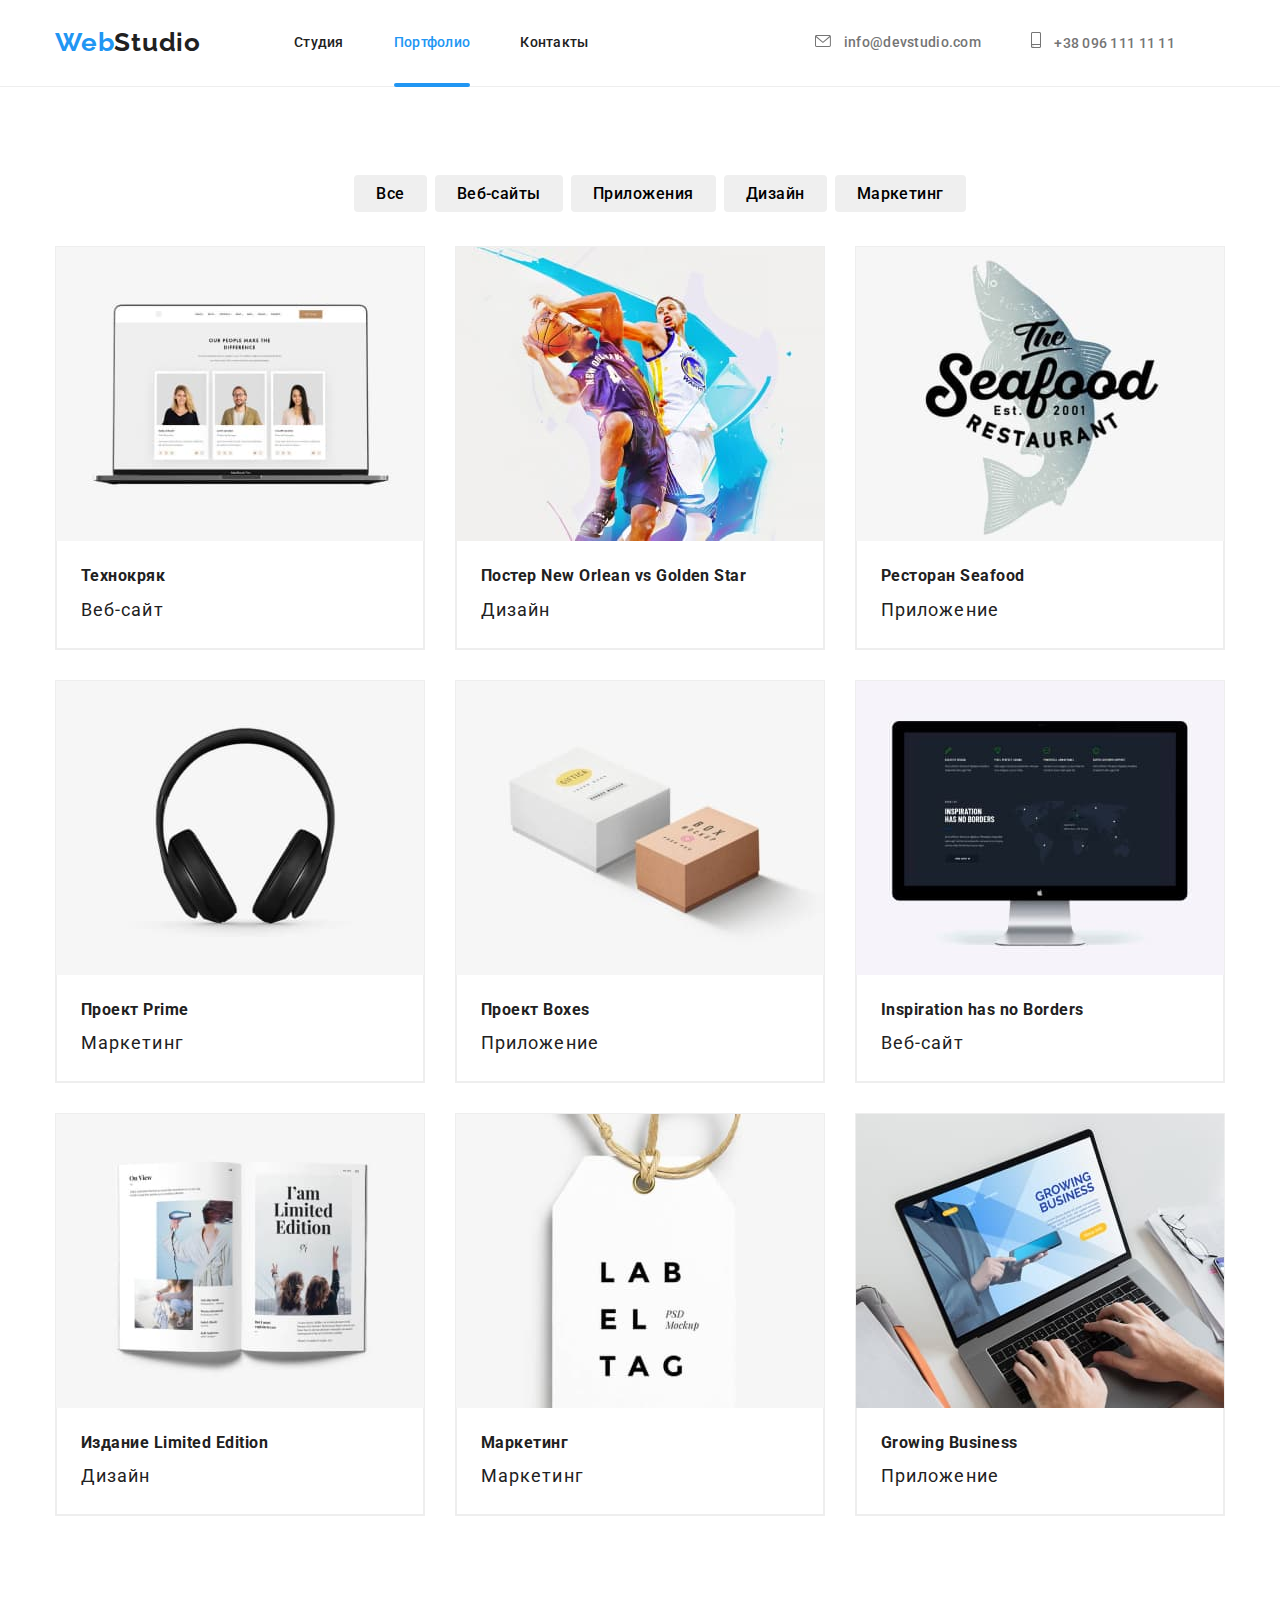
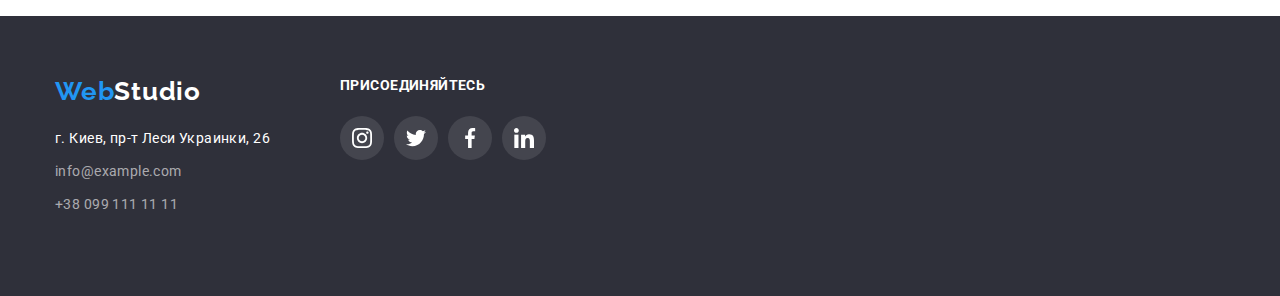
==== portfolio.html @ 269c2b0c "файлы" ====
<!DOCTYPE html>
<html lang="ru">

<head>
    <meta charset="UTF-8">
    <meta name="viewport" content="width=device-width, initial-scale=1.0">
    <title>Документ</title>
    <link rel="preconnect" href="https://fonts.gstatic.com">
    <link href="https://fonts.googleapis.com/css2?family=Raleway:wght@700&family=Roboto:wght@400;500;700;900&display=swap" rel="stylesheet">
    <link rel="stylesheet" href="https://cdnjs.cloudflare.com/ajax/libs/modern-normalize/1.0.0/modern-normalize.min.css">
    <link rel="stylesheet" href="./css/style.css">
    <link rel="stylesheet" href="../css/styles.css">
</head>

<body>

    <!-- Шапка -->
    <header class="page-header">
        <div class="container header">
        <nav class="nav-header">
            <div class="header-logo">
        <a href="#">
                <span class="logo-web">Web</span><span class="logo-studio">Studio</span></a>
            </div>

            <ul class="site-nav link">
                <li class="site-studio"><a href="./index.html" class="menu">Студия</a></li>
                <li class="site-portfolio site-studio"><a href="#" class="menu current">Портфолио</a></li>
                <li class="site-studio"><a href="#" class="menu">Контакты</a></li>
            </ul>
        </nav>

        <ul class="contact list link">
            <li class="contact-mail">
                <a class="nav-contacts" href="mailto:info@devstudio.com">
                    <svg class="svg-mail">
                        <use href="./images/sprite.svg#icon-envelope"></use>
                    </svg>
                    info@devstudio.com</a>
            </li>
            <li class="contact-mail">
                <a class="nav-contacts" href="tel:+380961111111">
                    <svg class="svg-tel">
                        <use href="./images/sprite.svg#icon-smartphone"></use>
                    </svg>
                    +38 096 111 11 11</a>
            </li>
        </ul>
        </div>
    </header>


    <!--Кнопки-->
    <main>
    <section class="section-portfolio">
    <div class="container-button">
    <h1 class="visually-hidden">Портфолио</h1>
    <h2 class="visually-hidden">Фильтр работ</h2>
    <div class="portfolio-buttons">
    <ul class="buttons">
        <li class="button-type"><button class="button-link" type="button">Все</button></li>
        <li class="button-type"><button class="button-link" type="button">Веб-сайты</button></li>
        <li class="button-type"><button class="button-link" type="button">Приложения</button></li>
        <li class="button-type"><button class="button-link" type="button">Дизайн</button></li>
        <li class="button-type"><button class="button-link" type="button">Маркетинг</button></li>
    </ul>
    </div>
    </div>

    <!--Набор контента-->
    <h2 class="visually-hidden">Набор карточек</h2>
    <div class="container link">
        <div class="content-portfolio">
        <ul class="content link list">

        <li class="content-cards">
        <a href="#" class="link-content">
            
        <div class="description"> 
        <img class="content-portfolio" src="./images/технокряк.jpg" width="370" height="294"alt="Ноутбук на котором изображены три человека">
        
        <div class="project-overlay">
        <p class="tech-description">
            Технокряк это современная площадка распространения коронавируса. Компании используют эту платформу для цифрового
            шпионажа и атак на защищённые сервера конкурентов.
        </p>
        </div>
        </div>
        <div class="portfolio-card">
        <h3 class="content-tittle">Технокряк</h3>
        <p class="content-text">Веб-сайт</p>
        </div>
        </a>
        </li>

        <li class="content-cards">
        <a href="#" class="link-content">
        <div class="description">
        <img class="content-portfolio" src="./images/постер.jpg" width="370" height="294" alt="<Баскетболисты">
       
            <div class="project-overlay">
                <p class="tech-description">
                    Технокряк это современная площадка распространения коронавируса. Компании используют эту платформу для цифрового
                    шпионажа и атак на защищённые сервера конкурентов.
                </p>
            </div>
        </div>
        <div class="portfolio-card">
        <h3 class="content-tittle">Постер New Orlean vs Golden Star</h3>
        <p class="content-text">Дизайн</p>  
        </div>  
        </a>
        </li>

        <li class="content-cards">
        <a href="#" class="link-content">
        <div class="description">
        <img class="content-portfolio" src="./images/ресторан.jpg" width="370" height="294" alt="Рыбный ресторан">
            <div class="project-overlay">
            <p class="tech-description">
                Технокряк это современная площадка распространения коронавируса. Компании используют эту платформу для цифрового
                шпионажа и атак на защищённые сервера конкурентов.
            </p>
            </div>
        </div>
        <div class="portfolio-card">
        <h3 class="content-tittle">Ресторан Seafood</h3>
        <p class="content-text">Приложение</p>  
        </div>  
        </a>
        </li>

        <li class="content-cards">
        <a href="#" class="link-content">

        <div class="description">
        <img class="content-portfolio" src="./images/проект.jpg" width="370" height="294" alt="Наушники черного цвета">
            <div class="project-overlay">
            <p class="tech-description">
                Технокряк это современная площадка распространения коронавируса. Компании используют эту платформу для цифрового
                шпионажа и атак на защищённые сервера конкурентов.
            </p>
            </div>
        </div>
        <div class="portfolio-card">
        <h3 class="content-tittle">Проект Prime</h3>
        <p class="content-text">Маркетинг</p>    
        </div>
        </a>
        </li>

        <li class="content-cards">
        <a href="#" class="link-content">

        <div class="description">
        <img class="content-portfolio" src="./images/коробки.jpg" width="370" height="294" alt="Две коробки разного цвета">
        <div class="project-overlay">
            <p class="tech-description">
                Технокряк это современная площадка распространения коронавируса. Компании используют эту платформу для цифрового
                шпионажа и атак на защищённые сервера конкурентов.
            </p>
        </div>
        </div>
        <div class="portfolio-card">
        <h3 class="content-tittle">Проект Boxes</h3>
        <p class="content-text">Приложение</p> 
        </div>   
        </a>
        </li>

        <li class="content-cards">
        <a href="#" class="link-content">

            <div class="description">
        <img class="content-portfolio" src="./images/монитор.jpg" width="370" height="294" alt="Монитор с заставкой чёрного цвета">
        <div class="project-overlay">
            <p class="tech-description">
                Технокряк это современная площадка распространения коронавируса. Компании используют эту платформу для цифрового
                шпионажа и атак на защищённые сервера конкурентов.
            </p>
        </div>
        </div>
        <div class="portfolio-card">
        <h3 class="content-tittle">Inspiration has no Borders</h3>
        <p class="content-text">Веб-сайт</p>    
        </div>
        </a>
        </li>

        <li class="content-cards">
        <a href="#" class="link-content">

            <div class="description">
        <img class="content-portfolio" src="./images/издение.jpg" width="370" height="294" alt="Журнал с картинками">
        <div class="project-overlay">
            <p class="tech-description">
                Технокряк это современная площадка распространения коронавируса. Компании используют эту платформу для цифрового
                шпионажа и атак на защищённые сервера конкурентов.
            </p>
        </div>
        </div>
        <div class="portfolio-card">
        <h3 class="content-tittle">Издание Limited Edition</h3>
        <p class="content-text">Дизайн</p>    
        </div>
        </a>
        </li>

        <li class="content-cards">
        <a href="#" class="link-content">
            <div class="description">
        <img class="content-portfolio" src="./images/бирка.jpg" width="370" height="294" alt="Бирка белого цвета">
        <div class="project-overlay">
            <p class="tech-description">
                Технокряк это современная площадка распространения коронавируса. Компании используют эту платформу для цифрового
                шпионажа и атак на защищённые сервера конкурентов.
            </p>
        </div>
        </div>
        <div class="portfolio-card">
        <h3 class="content-tittle">Маркетинг</h3>
        <p class="content-text">Маркетинг</p>   
        </div> 
        </a>
        </li>

        <li class="content-cards">
        <a href="#" class="link-content">
        <div class="description">      
        <img class="content-portfolio" src="./images/ноут.jpg" width="370" height="294" alt="Ноутбук с изображениям">
        <div class="project-overlay">
            <p class="tech-description">
                Технокряк это современная площадка распространения коронавируса. Компании используют эту платформу для цифрового
                шпионажа и атак на защищённые сервера конкурентов.
            </p>
        </div>
        </div>
        <div class="portfolio-card">
                <h3 class="content-tittle">Growing Business</h3>
                <p class="content-text">Приложение</p>
            </div>
            </a>
        </li>
        </ul>
        </div>
        </div>
    </section>

</main>

    <!--Футер-->
    <footer>
        <div class="container footer">
            <div class="footer-item">
                <div class="footer-logo">
                    <a class="logo-link" href="#">
                        <span class="logo-web">Web</span><span class="logo">Studio</span></a>
        
                    <address class="address">
                        г. Киев, пр-т Леси Украинки, 26
                    </address>
        
                    <ul class="contact-item">
                        <li class="contact-link"><a class="contact-mailto" href="mailto:info@example.com">info@example.com</a>
                        </li>
                        <li class="contact-link"><a class="contact-tel" href="tel:+380991111111">+38 099 111 11 11</a> </li>
                    </ul>
                </div>
        
                <div class="footer-social">
                    <p class="footer-text">ПРИСОЕДИНЯЙТЕСЬ</p>
        
                    <ul class="comand-social footer">
                        <li class="comand-item link">
                            <a class="comand-link footer" href="">
                                <svg class="comand-icon">
                                    <use href="./images/sprite.svg#icon-instagram"></use>
                                </svg>
                            </a>
                        </li>
        
                        <li class="comand-item link">
                            <a class="comand-link footer" href="">
                                <svg class="comand-icon">
                                    <use href="./images/sprite.svg#icon-twitter"></use>
                                </svg>
                            </a>
                        </li>
        
                        <li class="comand-item link">
                            <a class="comand-link footer" href="">
                                <svg class="comand-icon">
                                    <use href="./images/sprite.svg#icon-facebook"></use>
                                </svg>
                            </a>
                        </li>
        
                        <li class="comand-item link">
                            <a class="comand-link footer" href="">
                                <svg class="comand-icon">
                                    <use href="./images/sprite.svg#icon-linkedin"></use>
                                </svg>
                            </a>
                        </li>
        
                    </ul>
                </div>
            </div>
        </div>
    </footer>
    
</body>
</html>
---- css/style.css ----
:root {
  --primary-text-color: #212121;
  --secondare-text-color: #757575;
  --text-color: #ffffff;
  --accent-color: #2196f3;
  --backround-color: #ffffff;
  --background-color-secondare: #f5f4fa;
  --background-hero-color: #2f303a;
  --color-icon: #afb1b8;
  --border-portfolio: #eeeeee;
}
/* цвет основного текста #212121 */

/* вторичный цвет текста #757575 */

/* белый #FFFFFF; */

/* цвет фона #E5E5E5 */

/* вторичный цвет фона  #F5F4FA; */

body {
  font-family: "Raleway", sans-serif;
  font-family: "Roboto", sans-serif;
  color: var(--primary-text-color);
}

main {
  background: var(--backround-color);
}

header {
  background-color: var(--text-color);

  border-bottom: 1px solid var(--border-portfolio);
}

.link {
  list-style: none;
  text-decoration: none;
  padding: 0;
  margin: 0;
}

.visually-hidden {
  position: absolute;
  clip: rect(0 0 0 0);
  width: 1px;
  height: 1px;
  margin: 1px;
}

a {
  text-decoration: none;
}

.container {
  width: 1200px;
  margin-left: auto;
  margin-right: auto;
  padding-left: 15px;
  padding-right: 15px;
}

/*img {
  display: block;
  max-width: 100%;
  height: auto;
}*/

/* шапка */
.container.header {
  display: flex;
  align-items: center;
}

.nav-header {
  display: flex;
  align-items: center;
}

/*.header-logo {
  padding-top: 24px;
  padding-bottom: 25px;
}*/

.site-nav {
  display: flex;
}

.logo-web {
  color: var(--accent-color);
  font-family: Raleway;
  font-weight: bold;
  font-size: 26px;
  line-height: 1.19;

  letter-spacing: 0.03em;
}

.logo-studio {
  margin-right: 93px;

  color: var(--primary-text-color);
  font-family: Raleway;
  font-weight: bold;
  font-size: 26px;
  line-height: 1.19;

  letter-spacing: 0.03em;
}

.site-nav {
  display: flex;
  align-items: center;
  flex-wrap: wrap;
}

.site-nav li:not(:last-child) {
  margin-right: 50px;
  align-items: center;
}

.site-nav a {
  color: var(--primary-text-color);
  font-weight: 500;
  font-size: 14px;
  line-height: 1.4;

  letter-spacing: 0.02em;
}

/*.site-nav.link,*/
.contact.list {
  padding-bottom: 32px;
  padding-top: 32px;
}

.site-nav .current {
  color: var(--accent-color);
}

.current {
  list-style: none;
  text-decoration: none;
  padding: 0;
  margin: 0;

  transition-property: color;
  transition: 250ms;
  transition-timing-function: cubic-bezier(0.4, 0, 0.2, 1);
}
.menu {
  display: block;
  padding: 32px 0;

  position: relative;
  bottom: 0;

  transition-property: color;
  transition: 250ms;
  transition-timing-function: cubic-bezier(0.4, 0, 0.2, 1);
}
.menu:hover::after,
.menu:focus::after {
  opacity: 1;
}
.menu::after {
  content: "";

  position: absolute;
  left: 0;
  bottom: -2px;
  display: block;
  width: 100%;
  height: 4px;
  background-color: var(--accent-color);
  border-radius: 2px;
  transition-property: opacity 0;
  transition: 250ms;
  transition-timing-function: cubic-bezier(0.4, 0, 0.2, 1);

  opacity: 0;
}

.current::after {
  opacity: 1;
}

/*.link .current::after {
  content: "";

  display: block;
  width: 48px;
  height: 4px;
  background-color: #2196f3;
}*/
.contact.list {
  display: flex;
  align-items: center;
  margin-left: auto;

  list-style: none;
  font-size: 14px;
  line-height: 1.14;

  letter-spacing: 0.02em;
}

.contact-mail {
  margin-right: 50px;
}

.contact a {
  color: var(--secondare-text-color);
  font-weight: 500;
  font-size: 14px;
  line-height: 1.42;
  letter-spacing: 0.02em;
}

.site-studio :hover,
.site-studio :focus {
  color: var(--accent-color);
}

.site-portfolio :hover,
.site-portfolio :focus {
  color: var(--accent-color);
}

.contact-mail :hover,
.contact-mail :focus {
  color: var(--accent-color);
}

.nav-contacts {
  display: block;
}

.nav-contacts :hover,
.nav-contacts :focus {
  fill: var(--accent-color);
}

.contact-mail {
  margin-right: 50px;
}

.svg-mail {
  width: 16px;
  height: 12px;
  margin-right: 10px;
  fill: currentColor;
}

.nav-contacts {
  display: block;
}

.nav-contacts :hover,
.nav-contacts :focus {
  fill: var(--accent-color);
}

.svg-tel {
  width: 10px;
  height: 16px;
  margin-right: 10px;
  fill: currentColor;
}

.nav-tel {
  display: block;
}

.nav-tel :hover,
.nav-tel :focus {
  fill: var(--accent-color);
}

/* банер */

.hero {
  text-align: center;
  max-width: 1600px;
  margin-left: auto;
  margin-right: auto;
  height: 600px;
  padding-top: 200px;
  padding-bottom: 200px;

  color: var(--text-color);
  background-color: var(--background-hero-color);
  background-image: linear-gradient(
      rgba(47, 48, 58, 0.4),
      rgba(47, 48, 58, 0.4)
    ),
    url("../images/hero.jpg");
}

.hero-tittle {
  margin-top: 0;
  margin-bottom: 30px;

  font-weight: 900;
  font-size: 44px;
  line-height: 1.36;

  letter-spacing: 0.06em;
  text-transform: uppercase;
}

.hero-button {
  display: inline-block;
  margin-top: 30px;
  border-radius: 4px;
  padding: 10px 32px;

  text-align: center;
  cursor: pointer;

  color: var(--text-color);
  background-color: var(--accent-color);
  font-weight: 700;
  font-size: 16px;
  line-height: 1.88;

  letter-spacing: 0.06em;
}

/*качество */
.features {
  padding-bottom: 94px;
  padding-top: 94px;
}

.feature.link {
  display: flex;
}

.item {
  width: 270px;
}

.feature-caption {
  list-style: none;
}

.feature-caption:not(:last-child) {
  margin-right: 30px;
}

.features-subject {
  margin-top: 0;
  margin-bottom: 10px;
  width: 270px;

  font-weight: 700;
  font-size: 14px;
  line-height: 1.14;

  letter-spacing: 0.03em;
}

.feature-text {
  margin: 0;

  color: var(--secondare-text-color);
  font-size: 14px;
  line-height: 1.71;

  letter-spacing: 0.03em;
}

.icon-features {
  display: flex;
  justify-content: center;
  align-items: center;

  width: 270px;
  height: 120px;
  background: var(--background-color-secondare);
  border-radius: 4px;
  margin-bottom: 30px;
}

.icon {
  width: 70px;
  height: 70px;
  fill: currentColor;
}

.mini-icon {
  display: block;
  max-width: 100%;
  height: auto;
}

/*род деятельности */
.section-work {
  padding-bottom: 94px;
}
.work-list {
  display: flex;

  list-style: none;
}
.work-list li:not(:last-child) {
  margin-right: 30px;
}
.work-image {
  display: block;
}
.text-work {
  margin: 0;
  padding: 27px 82px 27px 83px;

  font-weight: 700;
  font-size: 14px;
  line-height: 1.14;
  text-align: center;
  letter-spacing: 0.03em;
  text-transform: uppercase;
  text-align: center;

  color: var(--text-color);
}
.work-link {
  position: relative;
}

.offer {
  position: absolute;
  bottom: 3.5px;
  margin: 0;
  width: 100%;

  background-color: rgba(47, 48, 58, 0.8);
}

/*команда */
.comands {
  padding-bottom: 94px;
  padding-top: 94px;
  text-align: center;

  background-color: var(--background-color-secondare);
}

.section-tittle {
  padding-bottom: 50px;
  margin: 0;

  font-weight: 700;
  font-size: 36px;
  line-height: 1.67;
  text-align: center;

  letter-spacing: 0.03em;
}

.section-works {
  display: flex;

  margin: 0;
  padding: 0;
  list-style: none;
}
.section-works,
.section-comand:not(:nth-last-child(1)) {
  margin-right: 30px;
}

.section-comand {
  text-align: center;

  background: var(--text-color);
  box-shadow: 0px 1px 3px rgba(0, 0, 0, 0.12), 0px 1px 1px rgba(0, 0, 0, 0.14),
    0px 2px 1px rgba(0, 0, 0, 0.2);
  border-radius: 0px 0px 4px 4px;
}

.worker {
  padding-top: 16px;
  padding-bottom: 30px;
}

.section-subject {
  margin-top: 0;
  margin-bottom: 10px;

  font-weight: 500;
  font-size: 16px;
  line-height: 1.19;

  letter-spacing: 0.03em;
}

.section-post {
  margin-bottom: 16px;

  color: var(--secondare-text-color);
  font-size: 16px;
  line-height: 1.19;

  letter-spacing: 0.03em;
}
.comand-social {
  display: inline-flex;
  justify-content: center;
  align-items: center;
  margin: 0;
}
.comand-link {
  display: inline-flex;
  justify-content: center;
  align-items: center;
  width: 44px;
  height: 44px;
  border-radius: 50%;
  margin: 0;
  background-color: var(--text-color);
  color: var(--color-icon);

  transition-property: background-color, color;
  transition: 250ms;
  transition-timing-function: cubic-bezier(0.4, 0, 0.2, 1);
}
.comand-item {
  margin-right: 10px;
}

.comand-icon {
  width: 20px;
  height: 20px;
  fill: currentColor;
}

.comand-link:hover,
.comand-link:focus {
  color: var(--text-color);
  background-color: var(--accent-color);
}

.comand.item {
  display: block;
}
.comand-social {
  list-style: none;
  margin-top: 0;
  margin-bottom: 0;
  padding-left: 0;
}

/*Постоянные клиенты*/
.section-client {
  padding-top: 94px;
  padding-bottom: 113px;
}
.section-client {
  background: var(--backround-color);
}
.regular-customers {
  margin-top: 0;
  font-weight: 700;
  font-size: 36px;
  line-height: 1.67;
  text-align: center;

  letter-spacing: 0.03em;
}
.logo-one {
  width: 44.27px;
  height: 49.23px;
}
.logo-two {
  width: 40px;
  height: 52px;
}
.logo-three {
  width: 41px;
  height: 42.6px;
}
.logo-four {
  width: 79.66px;
  height: 42.02px;
}
.logo-five {
  width: 59px;
  height: 47px;
}
.logo-six {
  width: 88.48px;
  height: 45.44px;
}
.link-client {
  display: flex;
  justify-content: center;
  align-items: center;
  padding: 0;
  width: 170px;
  height: 90px;
  border-radius: 4px;
  border: 1px solid var(--color-icon);
  fill: var(--color-icon);
  transition-property: fill, border-color;
  transition: 250ms;
  transition-timing-function: cubic-bezier(0.4, 0, 0.2, 1);
}
.logotype-link :hover,
.logotype-link :focus {
  fill: var(--accent-color);
  border-color: var(--accent-color);
}
/* портфолио */
/* кнопки */
.section-portfolio {
  padding-bottom: 100px;
  padding-top: 88px;
  background-color: var(--background-color);
}
.container-button {
  text-align: center;
}

.buttons {
  margin: 0;
  margin-bottom: 34px;
  display: flex;
  min-width: 611px;
  justify-content: center;

  list-style: none;
}

.button-type {
  text-align: center;
  margin: 0;
  padding: 0;

  cursor: pointer;
}

.buttons li:not(:last-child) {
  margin-right: 8px;
}

.button-link:hover,
.button-link:focus {
  color: var(--text-color);
  background-color: var(--accent-color);
  cursor: pointer;
  border: none;
  transform: translateY(-0.15em);
  transition: color 0.25s, background-color 0.25s;
  box-shadow: 0 0.5em 0.5em -0.4em var(--primary-text-color);
}

.button-link {
  border: none;
  font-weight: 500;
  padding-top: 6px;
  padding-bottom: 6px;
  padding-left: 22px;
  padding-right: 22px;
  border-radius: 4px;

  font-size: 16px;
  line-height: 1.6;

  letter-spacing: 0.03em;
  transition-property: color, backround-color;
  transition: 250ms;
  transition-timing-function: cubic-bezier(0.4, 0, 0.2, 1);
}

.content-cards a:hover,
.content-cards a:focus {
  display: block;
  box-shadow: 0px 1px 1px rgba(0, 0, 0, 0.12), 0px 4px 4px rgba(0, 0, 0, 0.06),
    1px 4px 6px rgba(0, 0, 0, 0.16);
}
.content-cards a {
  display: block;
  border: 1px solid var(--border-portfolio);
}
/*набор контента */
.container .link {
  display: flex;
  flex-wrap: wrap;
}

.content-cards {
  width: 370px;
  margin-right: 30px;
  margin-bottom: 30px;
}

.content.list {
  display: flex;
  flex-wrap: wrap;
}

.container .link {
  display: flex;
  flex-wrap: wrap;
}

.content-cards:nth-child(3n) {
  margin-right: 0;
}

.content-cards:nth-last-child(-n + 3) {
  margin-bottom: 0;
}

.link-content {
  display: block;
}
.content-portfolio {
  display: block;
}

.portfolio-card {
  background: #ffffff;
  border-right: 1px solid var(--border-portfolio);
  border-bottom: 1px solid var(--border-portfolio);
  border-left: 1px solid var(--border-portfolio);
  box-sizing: border-box;

  padding-right: 24px;
  padding-left: 24px;
  padding-top: 20px;
  padding-bottom: 20px;
}

.content-tittle {
  margin: 0;
  padding: 0;

  font-family: "Roboto", sans-serif;
  color: var(--primary-text-color);
  font-weight: 700;
  font-size: 16px;
  line-height: 1.88;

  letter-spacing: 0.03em;
}

.content-text {
  margin: 0;
  padding: 0;

  font-family: "Roboto", sans-serif;
  color: var(--primary-text-color);
  font-size: 18px;
  line-height: 2;

  letter-spacing: 0.06em;
}

.container .client {
  display: flex;
}
.client-link {
  display: flex;
}
/*футер */
footer {
  padding-top: 60px;
  padding-bottom: 60px;

  color: var(--text-color);
  background: var(--background-hero-color);
}
.footer-logo {
  display: block;
  margin-bottom: 20px;
  padding: 0;
}
.logo-link {
  display: block;
  margin-bottom: 20px;
  padding: 0;
}

.container.address {
  margin: 0;
  padding: 0;
}

.contact-item {
  margin: 0;
  padding: 0;
  display: flex;
  flex-direction: column;
}

.contact-item li:not(:last-child) {
  padding-bottom: 9px;
}
.contact-item {
  display: block;
}

.contact-link {
  list-style: none;
}

.logo {
  color: var(--text-color);
  font-family: Raleway;
  font-weight: bold;
  font-size: 26px;
  line-height: 1.19;

  letter-spacing: 0.03em;
}

.container .address {
  display: block;
  flex-direction: column;
  flex-wrap: wrap;

  font-style: normal;
  font-size: 14px;
  line-height: 1.71;

  letter-spacing: 0.03em;
}

.address {
  margin-bottom: 9px;
}
.contact-mailto {
  width: 231px;

  font-size: 14px;
  line-height: 1.71;

  letter-spacing: 0.03em;

  color: rgba(255, 255, 255, 0.6);
}

.contact-tel {
  width: 231px;
  font-size: 14px;
  line-height: 1.71;

  letter-spacing: 0.03em;

  color: rgba(255, 255, 255, 0.6);
}

.comand-social {
  margin: 0;
  padding: 0;
}

.footer-text {
  margin-top: 0;
  margin-bottom: 20px;

  font-weight: 700;
  font-size: 14px;
  line-height: 1.42;
  letter-spacing: 0.03em;
  text-transform: uppercase;

  color: var(--text-color);
}

.comand-link.footer {
  display: inline-flex;
  justify-content: center;
  align-items: center;
  width: 44px;
  height: 44px;
  border-radius: 50%;
  margin: 0;
  background-color: rgba(255, 255, 255, 0.1);
  color: var(--text-color);
  transition-property: color, background-color;
  transition: 250ms;
  transition-timing-function: cubic-bezier(0.4, 0, 0.2, 1);
}

.comand-link.footer:hover,
.comand-link.footer:focus {
  color: var(--text-color);
  background-color: var(--accent-color);
}
.comand-item {
  margin-right: 10px;
}

.comand-icon {
  width: 20px;
  height: 20px;
  fill: currentColor;
}
.address {
  display: block;
}

.footer-item {
  display: flex;
}

.footer-social {
  margin-left: 70px;
}

/*.backdrop.is-hidden {
  opacity: 0;
  pointer-events: none;
}*/

.backdrop {
  position: fixed;
  top: 0;
  left: 0;
  width: 100%;
  height: 100%;
  background: rgba(0, 0, 0, 0.2);
  opacity: 1;
  transition: opacity 250ms cubic-bezier(0.4, 0, 0.2, 1);
}
.backdrop.is-hidden {
  opacity: 0;
  pointer-events: none;
}
.modal {
  position: absolute;
  top: 50%;
  left: 50%;
  width: 528px;
  height: 581px;
  background-color: var(--text-color);
  transform: translate(-50%, -50%) scale(1);
  transition: transform 250ms cubic-bezier(0.4, 0, 0.2, 1);
}
.modal-button {
  position: absolute;
  top: 8px;
  right: 8px;
  display: flex;
  justify-content: center;
  align-items: center;
  margin: 0;
  padding: 0;
  width: 30px;
  height: 30px;
  border: 1px solid rgba(0, 0, 0, 0.1);
  border-radius: 50%;
  cursor: pointer;
}
.description {
  position: relative;
  overflow: hidden;

  /*overflow: hidden;
  outline: transparent;*/
}
.project-overlay {
  width: 100%;
  height: 100%;

  background-color: rgba(33, 150, 243, 0.9);

  position: absolute;
  top: 0;
  left: 0;
  transform: translateY(100%);
  transition: 250ms ease;
  transition: transform 1s cubic-bezier(0.4, 0, 0.2, 1);
}

.link-content:focus .project-overlay {
  transform: translateY(0);
}
.link-content:hover .project-overlay {
  transform: translateY(0);
}

.tech-description {
  margin: 0;
  padding: 63px 24px;
  font-family: Roboto;
  font-style: normal;
  font-weight: normal;
  font-size: 18px;
  line-height: 1.55;
  color: var(--text-color);
}
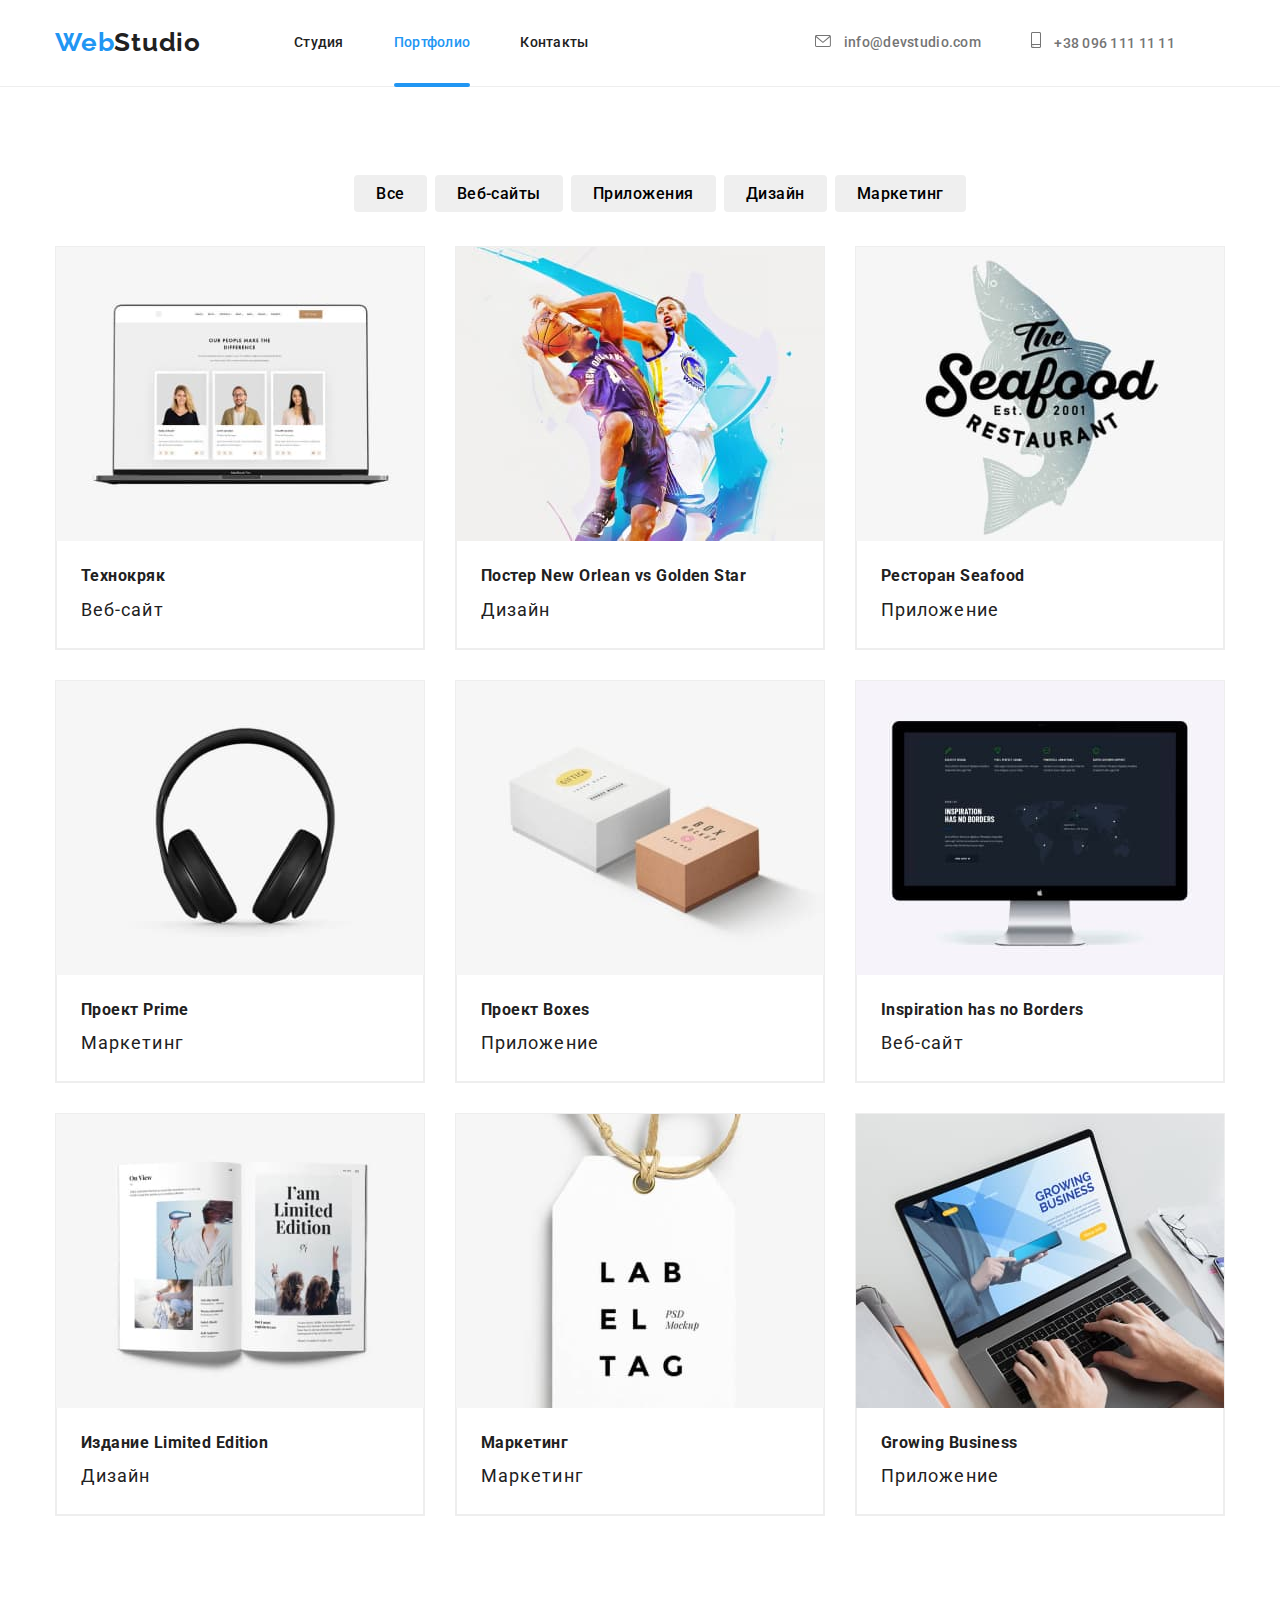
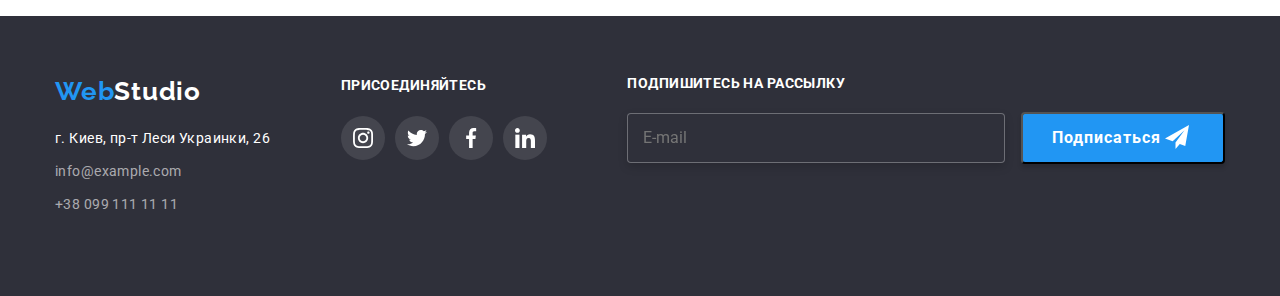
==== commit bf340c7b: "добовляет в футер "подпишитесь"" ====
--- a/portfolio.html
+++ b/portfolio.html
@@ -305,6 +305,17 @@
         
                     </ul>
                 </div>
+
+                <div class="subscribe">
+                    <p class="tex-subscribe">Подпишитесь на рассылку</p>
+                    <label for="mail" class="form-label us">
+                        <input class="input-subscribe" type="mail" name="mail" id="mail" placeholder="E-mail" />
+                        <button class="buttom-subscribe" type="submit"><span class="send">Подписаться</span></button>
+                        <svg class="icon-telegram">
+                            <use href="./images/sprite.svg#icon-telegram"></use>
+                        </svg>
+                </div>
+                
             </div>
         </div>
     </footer>
--- a/css/style.css
+++ b/css/style.css
@@ -910,20 +910,64 @@
 }
 
 .footer-social {
-  margin-left: 70px;
-}
-
-/*.backdrop.is-hidden {
-  opacity: 0;
-  pointer-events: none;
-}*/
-
+  margin-left: auto;
+}
+.tex-subscribe {
+  margin-top: 0;
+  margin-bottom: 20px;
+
+  font-weight: 700;
+  font-size: 14px;
+  line-height: 1.14;
+  letter-spacing: 0.03em;
+  text-transform: uppercase;
+
+  color: #ffffff;
+}
+.input-subscribe {
+  padding-top: 15px;
+  padding-right: 158px;
+  padding-bottom: 15px;
+  padding-left: 15px;
+  margin-right: 12px;
+
+  border: 1px solid rgba(255, 255, 255, 0.3);
+  box-sizing: border-box;
+  filter: drop-shadow(0px 4px 4px rgba(0, 0, 0, 0.15));
+  border-radius: 4px;
+  background-color: #2f303a;
+}
+.buttom-subscribe {
+  padding: 10px 62px 10px 29px;
+
+  background: #2196f3;
+  box-shadow: 0px 4px 4px rgba(0, 0, 0, 0.15);
+  border-radius: 4px;
+  cursor: pointer;
+}
+.icon-telegram {
+  width: 24px;
+  height: 24px;
+}
+.icon-telegram {
+  position: absolute;
+  top: 50%;
+  left: 90%;
+  transform: translateY(-50%);
+}
+.buttom-subscribe {
+  position: relative;
+}
+.subscribe {
+  margin-left: auto;
+}
 .backdrop {
   position: fixed;
   top: 0;
   left: 0;
   width: 100%;
   height: 100%;
+
   background: rgba(0, 0, 0, 0.2);
   opacity: 1;
   transition: opacity 250ms cubic-bezier(0.4, 0, 0.2, 1);
@@ -956,6 +1000,10 @@
   border: 1px solid rgba(0, 0, 0, 0.1);
   border-radius: 50%;
   cursor: pointer;
+  background-color: #ffffff;
+}
+.backdrop.is-hidden .closed {
+  color: #2196f3;
 }
 .description {
   position: relative;
@@ -995,3 +1043,164 @@
   line-height: 1.55;
   color: var(--text-color);
 }
+
+.modal {
+  padding: 40px 40px 40px 40px;
+}
+.text-modal {
+  font-weight: 700;
+  font-size: 20px;
+  line-height: 1.5;
+  text-align: center;
+  letter-spacing: 0.03em;
+
+  color: #212121;
+  margin-top: 0;
+  margin-bottom: 12px;
+}
+.name-modal {
+  font-size: 12px;
+  line-height: 1.67;
+  letter-spacing: 0.01em;
+  color: #757575;
+  margin-bottom: 4px;
+}
+
+.form-input {
+  width: 448px;
+  padding-top: 10px;
+  padding-bottom: 10px;
+}
+.form-input {
+  padding-left: 42px;
+
+  border: 1px solid rgba(33, 33, 33, 0.2);
+  box-sizing: border-box;
+  border-radius: 4px;
+}
+.form-input:focus,
+.textarea:focus {
+  outline: none;
+  border-color: #2196f3;
+  cursor: pointer;
+}
+.form-input:focus + .input-image {
+  fill: #2196f3;
+  border-color: #2196f3;
+}
+
+.cont {
+  margin-bottom: 10px;
+}
+.input-image {
+  position: absolute;
+  top: 50%;
+  left: 50%;
+
+  transform: translateY(-50%);
+  left: 12px;
+  width: 13px;
+  height: 13px;
+}
+.form-label.us {
+  position: relative;
+  margin-bottom: 30px;
+}
+.form-label .cont {
+  position: relative;
+}
+.button-send {
+  display: block;
+  padding: 10px 55px 10px 56px;
+  background: #188ce8;
+  box-shadow: 0px 4px 4px rgba(0, 0, 0, 0.15);
+  border-radius: 4px;
+}
+.send {
+  font-weight: bold;
+  font-size: 16px;
+  line-height: 1.8;
+  display: flex;
+  align-items: center;
+  text-align: center;
+
+  letter-spacing: 0.06em;
+
+  color: #ffffff;
+}
+.buttom {
+  padding-left: 125px;
+  padding-right: 124px;
+}
+
+.placeholder {
+  padding-left: 30px;
+}
+.textarea {
+  resize: none;
+  margin-bottom: 20px;
+  padding: 10px 16px 10px 16px;
+  height: 96px;
+
+  display: block;
+  font-family: inherit;
+
+  width: 448px;
+
+  border: 1px solid rgba(33, 33, 33, 0.2);
+  box-sizing: border-box;
+  border-radius: 4px;
+}
+.chekbox {
+  display: block;
+  margin-bottom: 30px;
+}
+.chek-mark {
+  font-size: 14px;
+  line-height: 1/71;
+  letter-spacing: 0.03em;
+
+  color: #757575;
+}
+.vector::after {
+  content: "";
+  display: inline-block;
+  width: 16px;
+  height: 15px;
+  border: 2px solid #212121;
+  border-radius: 2px;
+  fill: none;
+
+  background-color: #ffffff;
+
+  transition-property: background-color, border-color;
+  transition-duration: 250ms, 250ms;
+  transition-timing-function: cubic-bezier(0.4, 0, 0.2, 1);
+}
+.vector {
+  display: inline-block;
+  width: 16px;
+  height: 15px;
+  border: 2px solid #212121;
+  border-radius: 2px;
+  fill: none;
+}
+.form-checkbox:checked + .vector {
+  fill: #ffffff;
+  background-color: #2196f3;
+  border: #2196f3;
+}
+.icon-vector {
+  width: 11px;
+  height: 8px;
+}
+.agreement {
+  display: inline-block;
+  font-size: 14px;
+  line-height: 1.71;
+
+  letter-spacing: 0.03em;
+
+  text-decoration: underline;
+  color: #2196f3;
+}
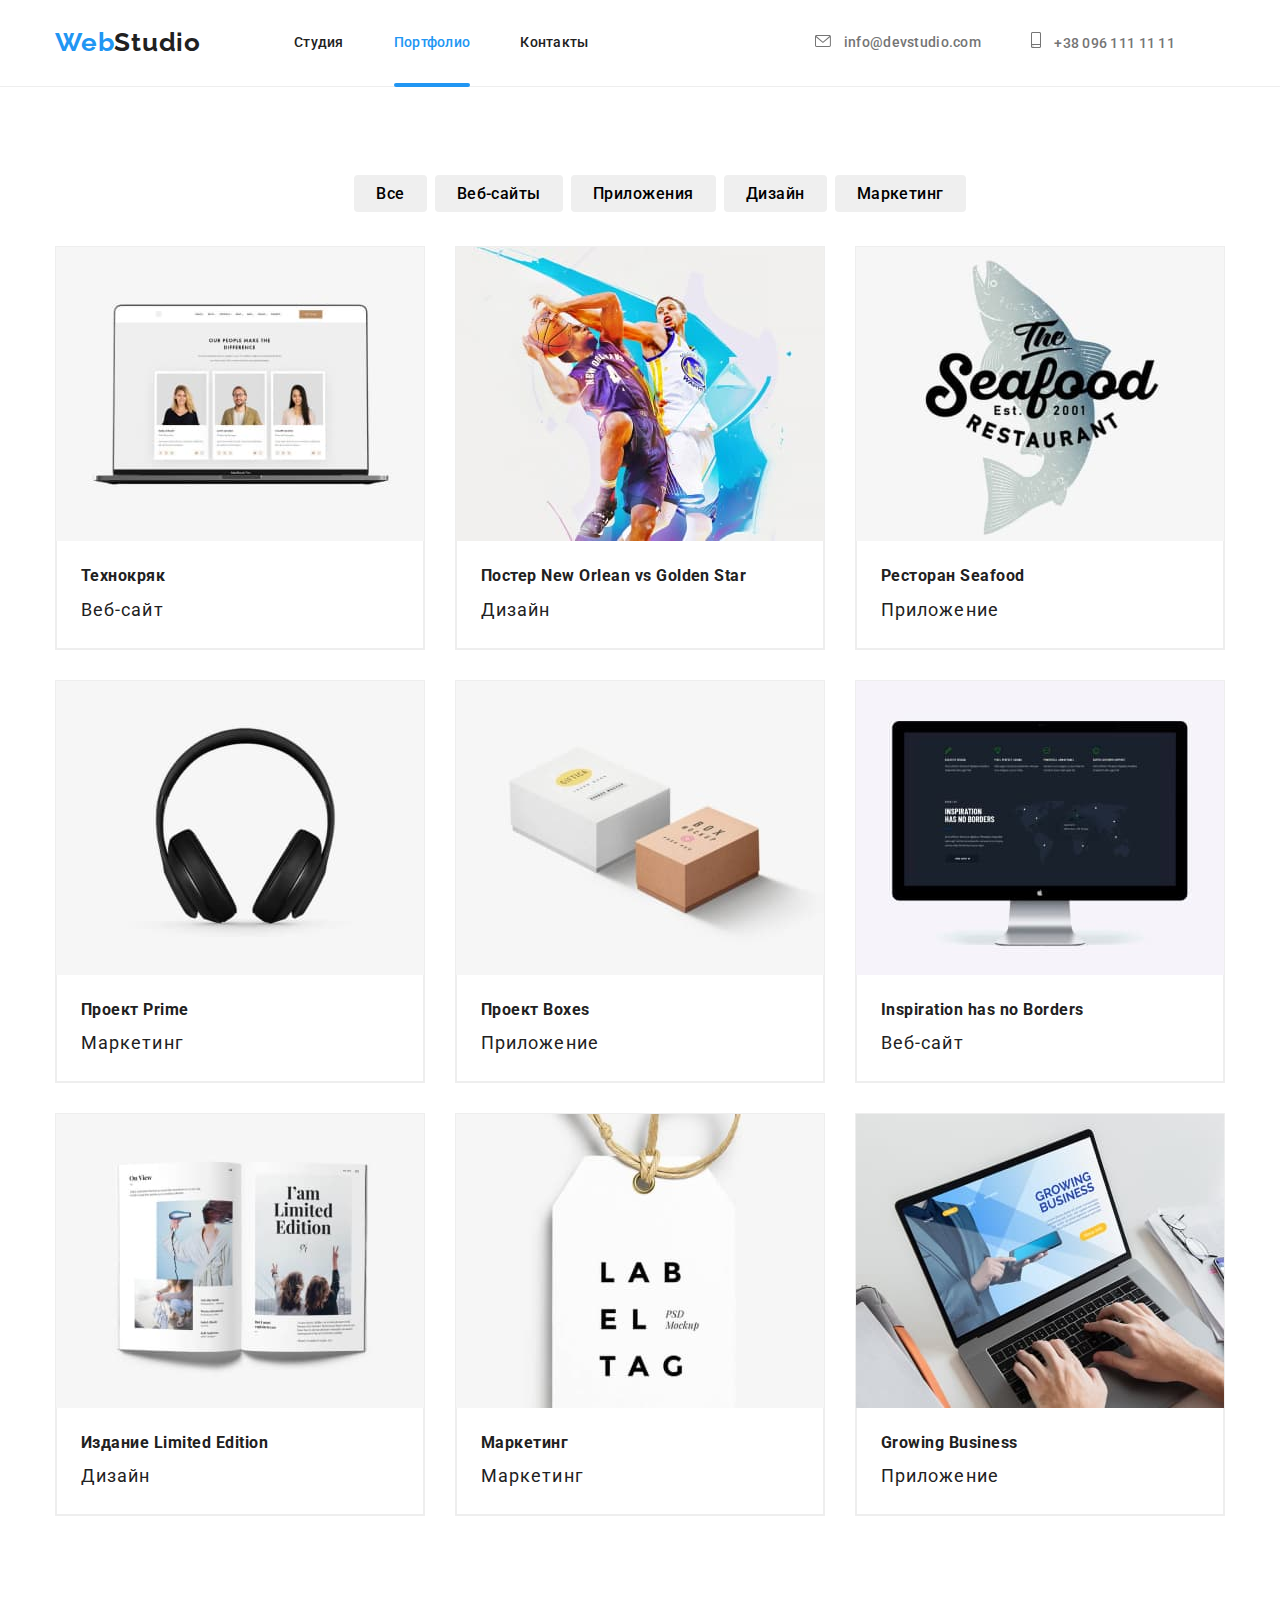
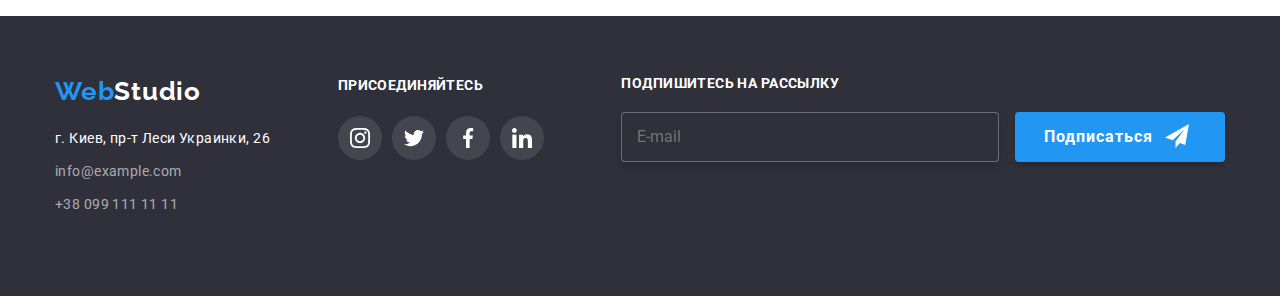
==== commit e59d155d: "задает переменные" ====
--- a/portfolio.html
+++ b/portfolio.html
@@ -310,7 +310,7 @@
                     <p class="tex-subscribe">Подпишитесь на рассылку</p>
                     <label for="mail" class="form-label us">
                         <input class="input-subscribe" type="mail" name="mail" id="mail" placeholder="E-mail" />
-                        <button class="buttom-subscribe" type="submit"><span class="send">Подписаться</span></button>
+                        <button class="buttom-subscribe" type="submit"><span class="send-subscribe">Подписаться</span></button>
                         <svg class="icon-telegram">
                             <use href="./images/sprite.svg#icon-telegram"></use>
                         </svg>
--- a/css/style.css
+++ b/css/style.css
@@ -8,6 +8,7 @@
   --background-hero-color: #2f303a;
   --color-icon: #afb1b8;
   --border-portfolio: #eeeeee;
+  --modal-button: #188ce8;
 }
 /* цвет основного текста #212121 */
 
@@ -723,7 +724,7 @@
 }
 
 .portfolio-card {
-  background: #ffffff;
+  background: var(--text-color);
   border-right: 1px solid var(--border-portfolio);
   border-bottom: 1px solid var(--border-portfolio);
   border-left: 1px solid var(--border-portfolio);
@@ -922,7 +923,7 @@
   letter-spacing: 0.03em;
   text-transform: uppercase;
 
-  color: #ffffff;
+  color: var(--text-color);
 }
 .input-subscribe {
   padding-top: 15px;
@@ -935,15 +936,30 @@
   box-sizing: border-box;
   filter: drop-shadow(0px 4px 4px rgba(0, 0, 0, 0.15));
   border-radius: 4px;
-  background-color: #2f303a;
+  background-color: var(--background-hero-color);
 }
 .buttom-subscribe {
   padding: 10px 62px 10px 29px;
 
-  background: #2196f3;
+  background: var(--accent-color);
+  border: var(--accent-color);
   box-shadow: 0px 4px 4px rgba(0, 0, 0, 0.15);
   border-radius: 4px;
   cursor: pointer;
+}
+.send-subscribe {
+  margin-right: 10px;
+
+  font-weight: 700;
+  font-size: 16px;
+  line-height: 1.9;
+
+  display: flex;
+  align-items: center;
+  text-align: center;
+  letter-spacing: 0.06em;
+
+  color: var(--text-color);
 }
 .icon-telegram {
   width: 24px;
@@ -1000,10 +1016,10 @@
   border: 1px solid rgba(0, 0, 0, 0.1);
   border-radius: 50%;
   cursor: pointer;
-  background-color: #ffffff;
+  background-color: var(--backround-color);
 }
 .backdrop.is-hidden .closed {
-  color: #2196f3;
+  color: var(--accent-color);
 }
 .description {
   position: relative;
@@ -1054,7 +1070,7 @@
   text-align: center;
   letter-spacing: 0.03em;
 
-  color: #212121;
+  color: var(--primary-text-color);
   margin-top: 0;
   margin-bottom: 12px;
 }
@@ -1062,7 +1078,7 @@
   font-size: 12px;
   line-height: 1.67;
   letter-spacing: 0.01em;
-  color: #757575;
+  color: var(--secondare-text-color);
   margin-bottom: 4px;
 }
 
@@ -1081,12 +1097,12 @@
 .form-input:focus,
 .textarea:focus {
   outline: none;
-  border-color: #2196f3;
+  border-color: var(--accent-color);
   cursor: pointer;
 }
 .form-input:focus + .input-image {
-  fill: #2196f3;
-  border-color: #2196f3;
+  fill: var(--accent-color);
+  border-color: var(--accent-color);
 }
 
 .cont {
@@ -1112,9 +1128,10 @@
 .button-send {
   display: block;
   padding: 10px 55px 10px 56px;
-  background: #188ce8;
+  background: var(--modal-button);
   box-shadow: 0px 4px 4px rgba(0, 0, 0, 0.15);
   border-radius: 4px;
+  border: var(--modal-button);
 }
 .send {
   font-weight: bold;
@@ -1126,7 +1143,7 @@
 
   letter-spacing: 0.06em;
 
-  color: #ffffff;
+  color: var(--text-color);
 }
 .buttom {
   padding-left: 125px;
@@ -1160,7 +1177,7 @@
   line-height: 1/71;
   letter-spacing: 0.03em;
 
-  color: #757575;
+  color: var(--secondare-text-color);
 }
 .vector::after {
   content: "";
@@ -1171,7 +1188,7 @@
   border-radius: 2px;
   fill: none;
 
-  background-color: #ffffff;
+  background-color: var(--text-color);
 
   transition-property: background-color, border-color;
   transition-duration: 250ms, 250ms;
@@ -1186,9 +1203,9 @@
   fill: none;
 }
 .form-checkbox:checked + .vector {
-  fill: #ffffff;
-  background-color: #2196f3;
-  border: #2196f3;
+  fill: var(--text-color);
+  background-color: var(--accent-color);
+  border: var(--accent-color);
 }
 .icon-vector {
   width: 11px;
@@ -1202,5 +1219,5 @@
   letter-spacing: 0.03em;
 
   text-decoration: underline;
-  color: #2196f3;
-}
+  color: var(--accent-color);
+}
